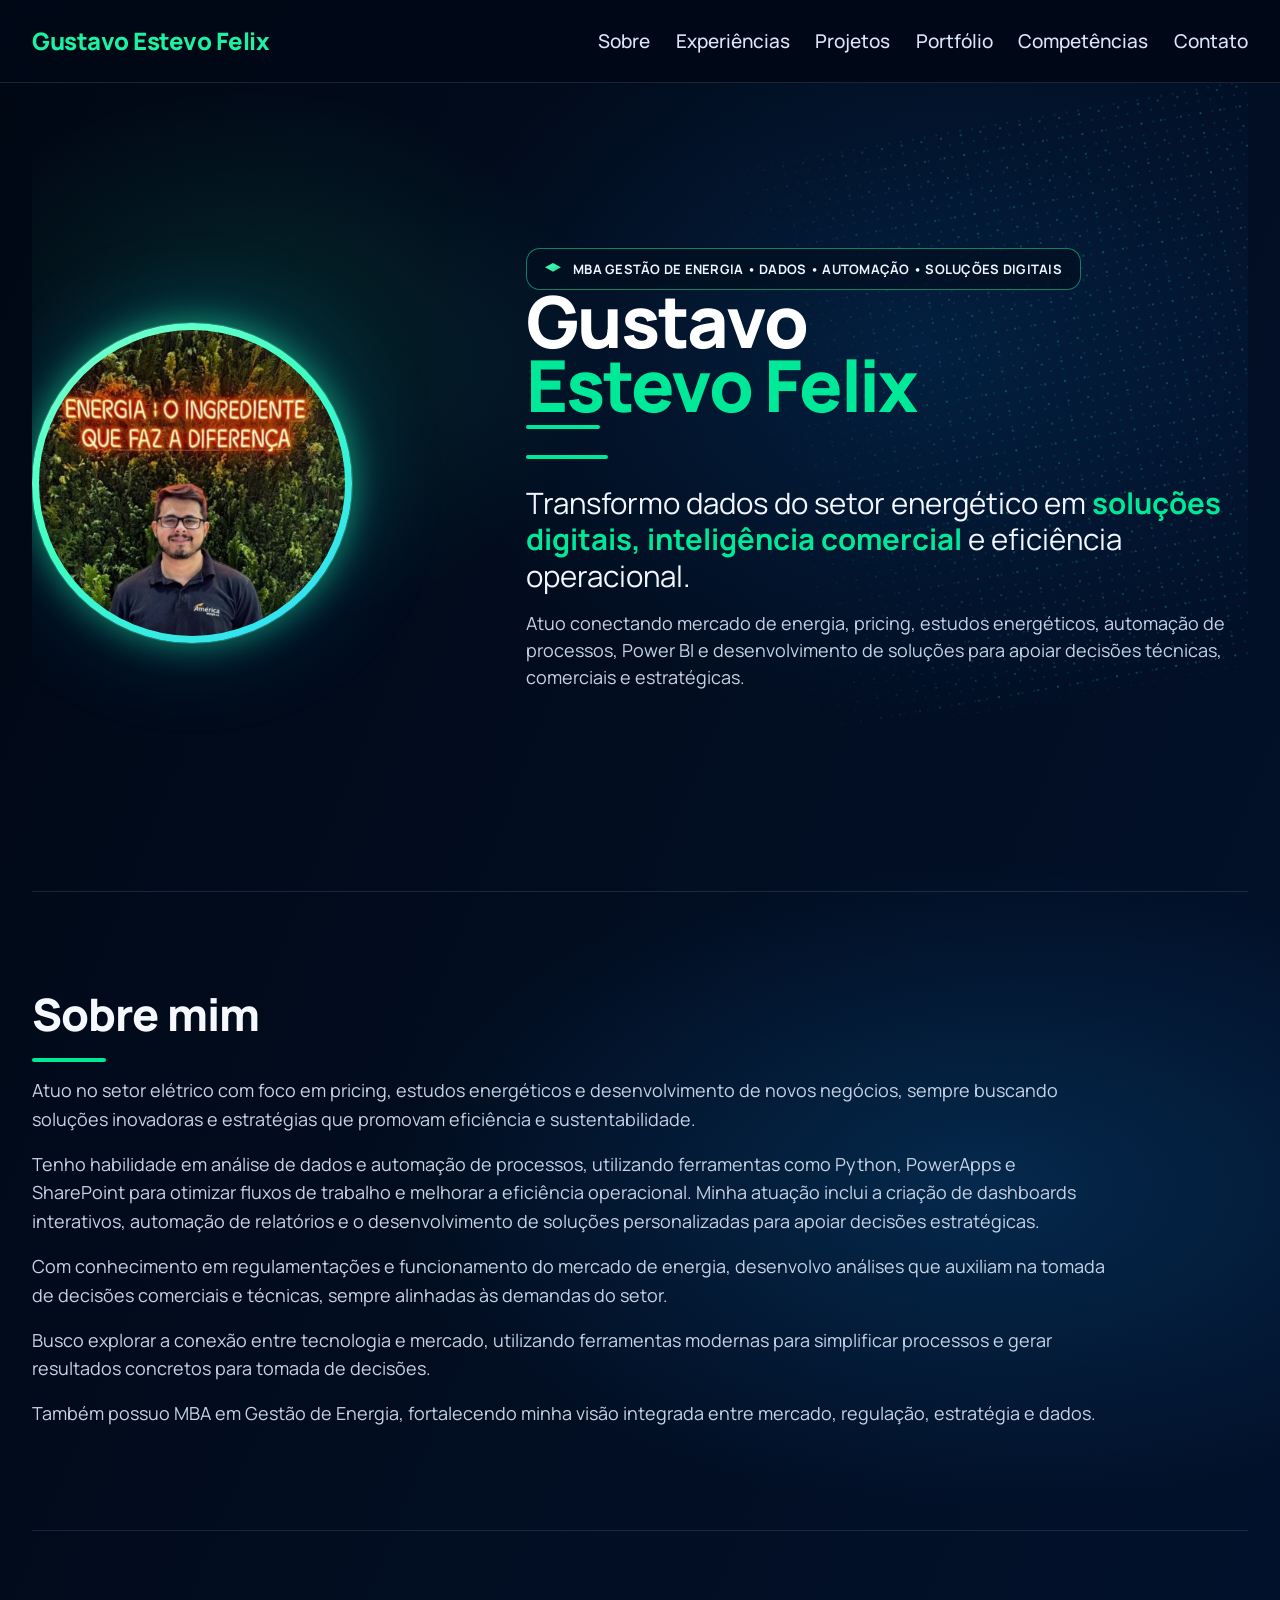
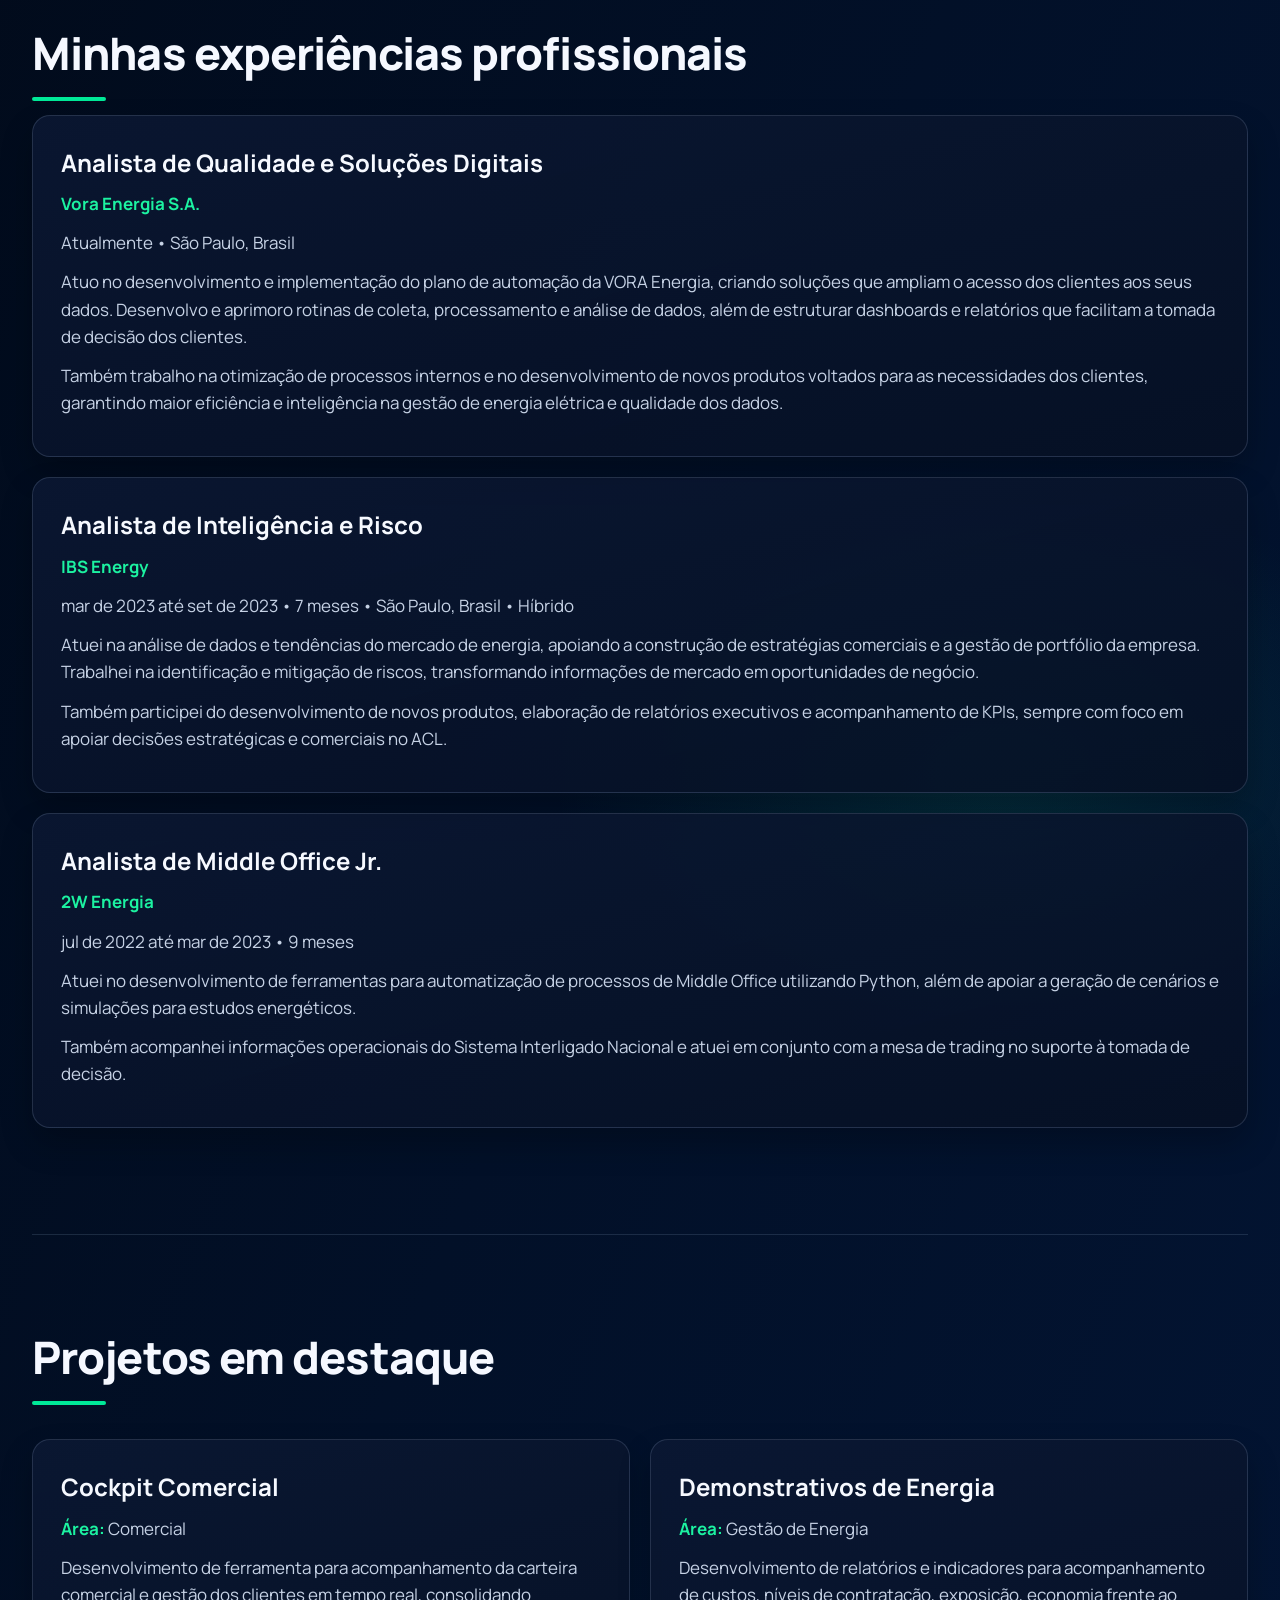
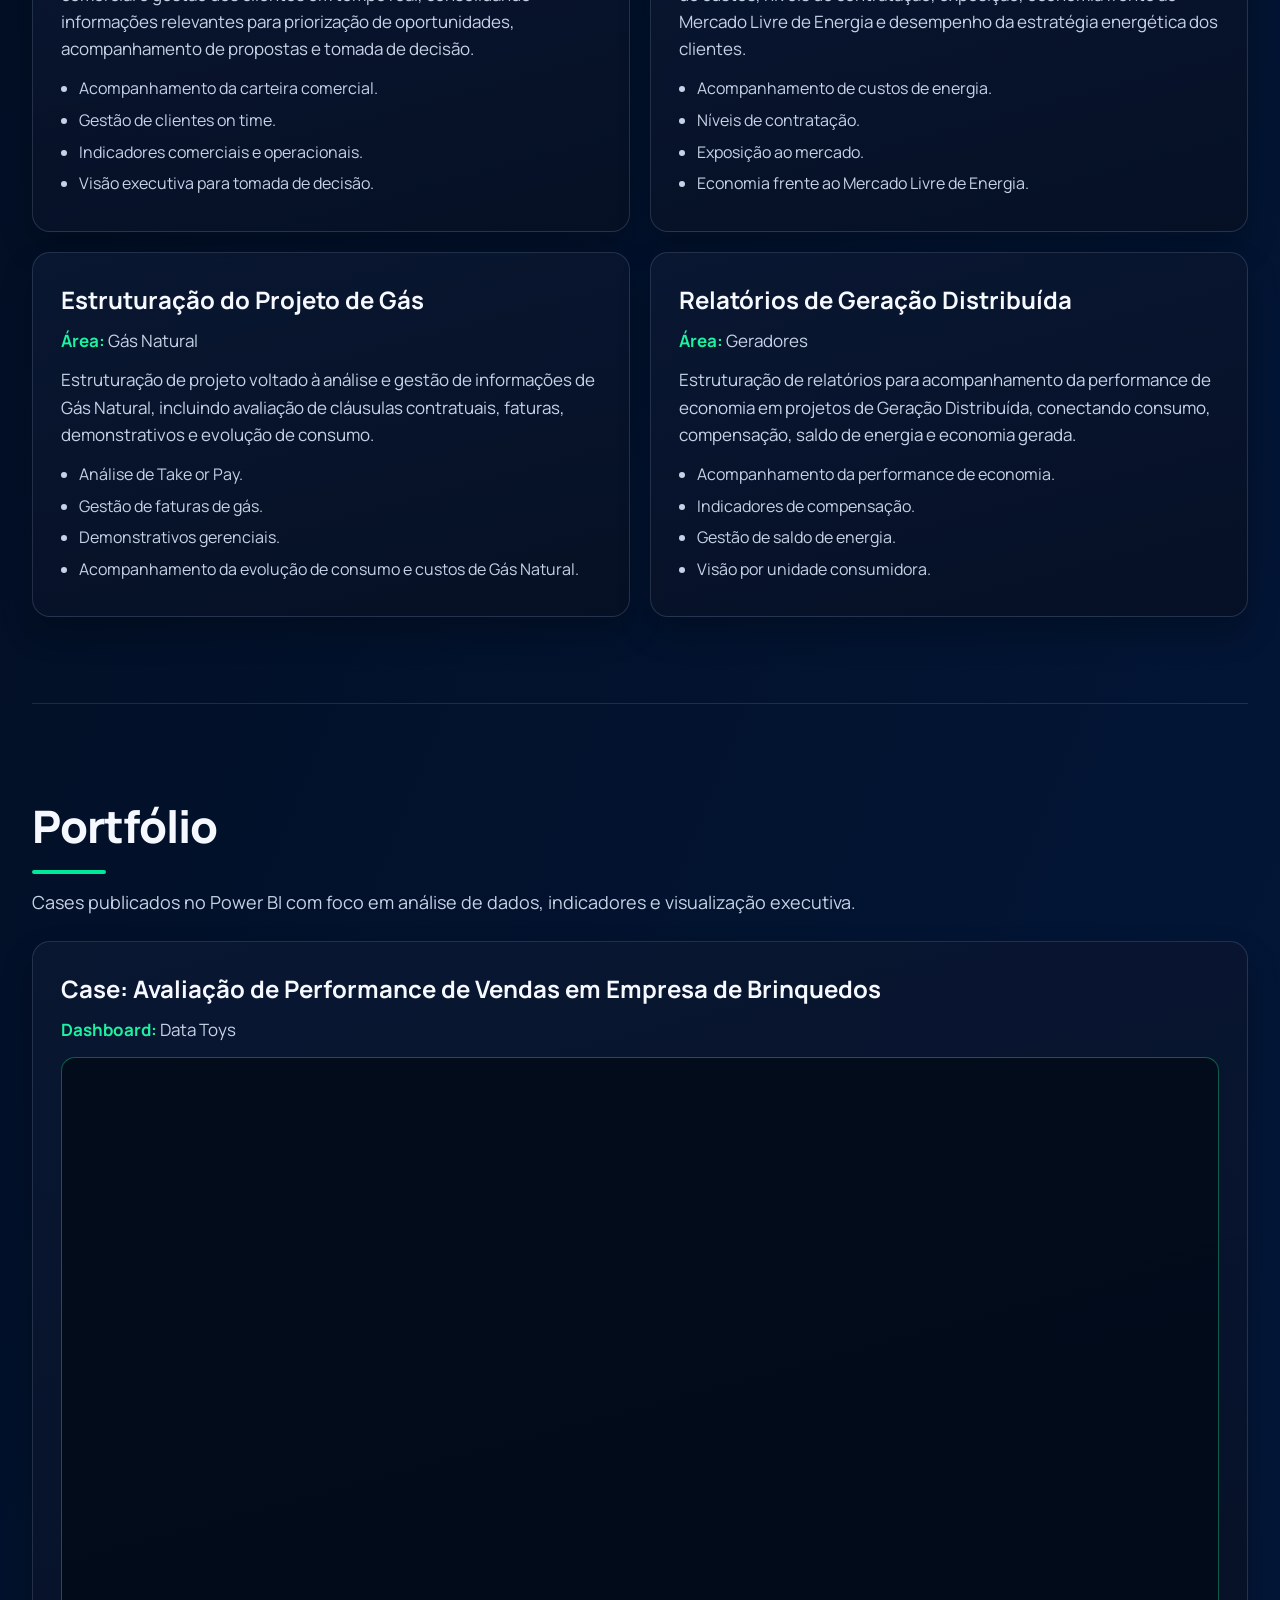
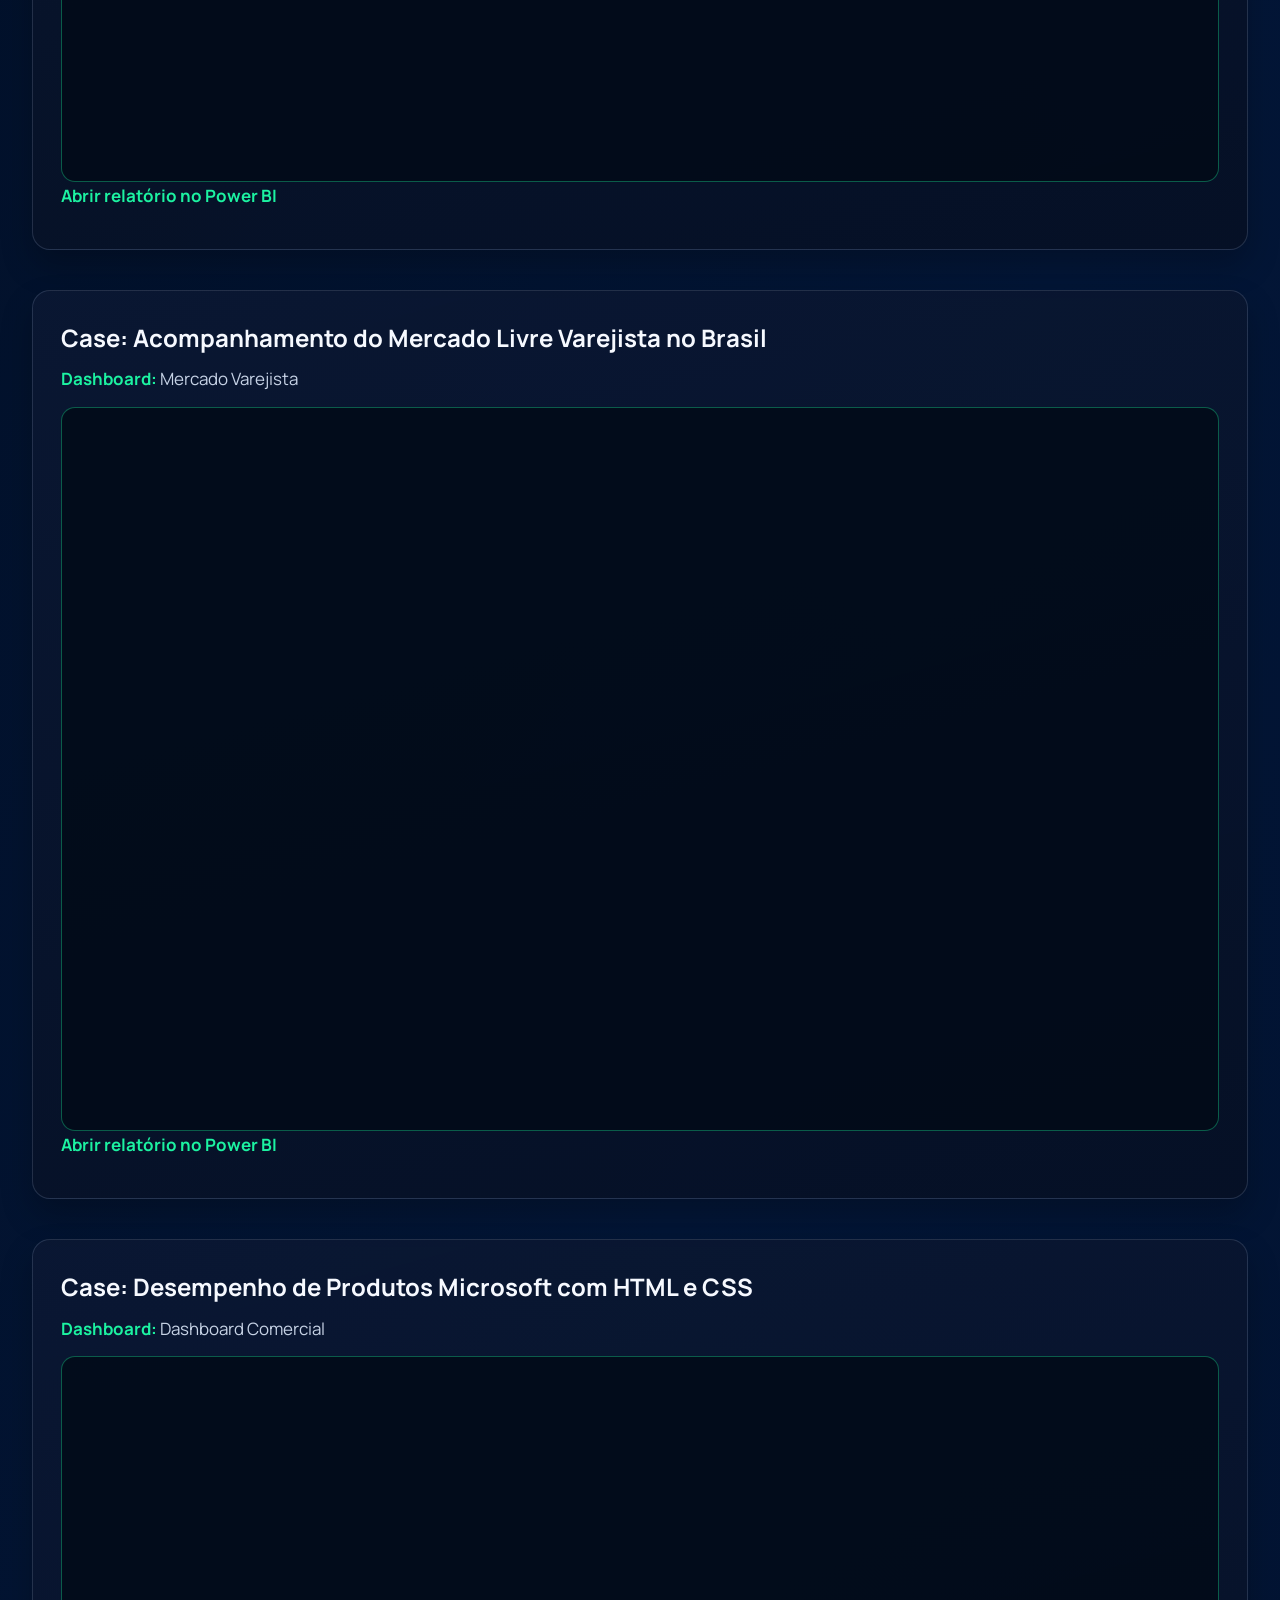
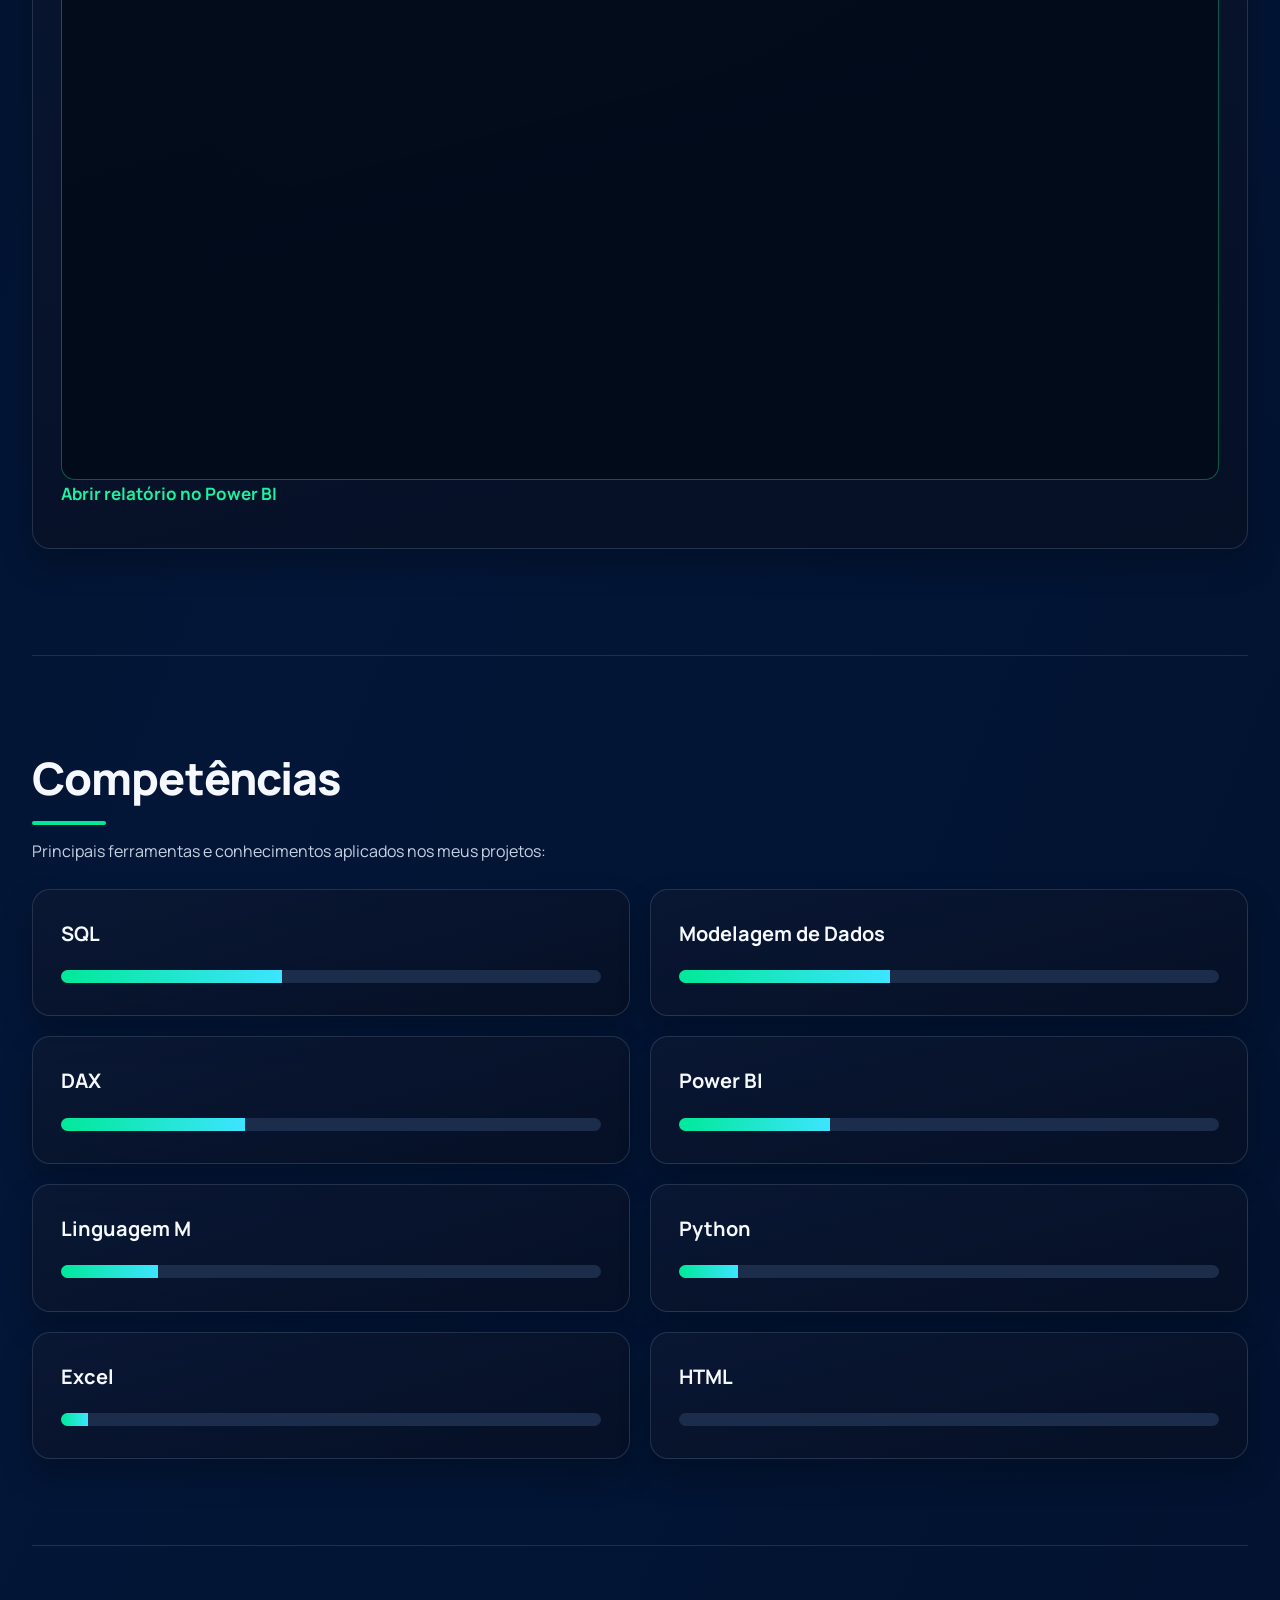
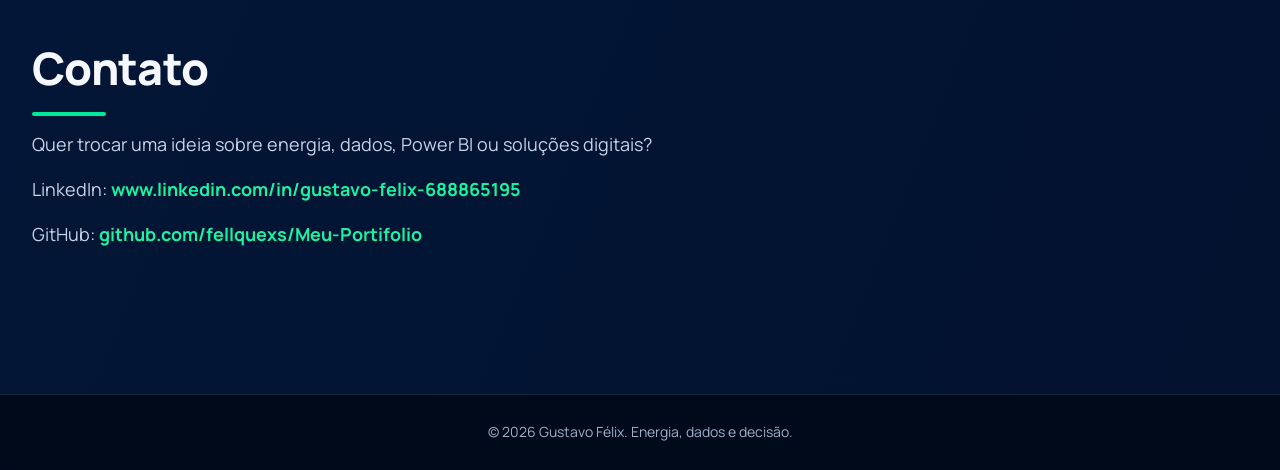
==== portfolio.html @ be506a58 "Atualiza portfolio para publicação" ====
﻿<!DOCTYPE html>
<html lang="pt-BR">
<head>
  <meta charset="UTF-8">
  <meta name="viewport" content="width=device-width, initial-scale=1.0">
  <meta http-equiv="X-UA-Compatible" content="IE=edge">

  <title>Gustavo Félix | Energia, Dados e Soluções Digitais</title>

  <meta name="description" content="Portfólio profissional de Gustavo Félix, focado em energia, Power BI, pricing, estudos energéticos, automação e soluções digitais.">

  <link rel="preconnect" href="https://fonts.googleapis.com">
  <link rel="preconnect" href="https://fonts.gstatic.com" crossorigin>
  <link href="https://fonts.googleapis.com/css2?family=Manrope:wght@400;500;600;700;800&display=swap" rel="stylesheet">

  <!-- CSS -->
  <link rel="stylesheet" href="style.css">
</head>

<body>

  <header>
    <nav>
      <h1>Gustavo Estevo Felix</h1>

      <ul>
        <li><a href="#sobre">Sobre</a></li>
        <li><a href="#experiencias">Experiências</a></li>
        <li><a href="#projetos">Projetos</a></li>
        <li><a href="#portfolio">Portfólio</a></li>
        <li><a href="#competencias">Competências</a></li>
        <li><a href="#contato">Contato</a></li>
      </ul>
    </nav>
  </header>

  <main>

<section id="inicio" class="hero">

  <div class="hero-foto">
    <img src="assets/img/perfil.jpg" alt="Foto de Gustavo Estevo Felix">
  </div>

  <div class="hero-conteudo">
    <p class="hero-tag">MBA Gestão de Energia • Dados • Automação • Soluções Digitais</p>

    <h2>
      Gustavo<br>
      <span>Estevo Felix</span>
    </h2>

    <div class="hero-linha"></div>

    <p class="hero-frase">
      Transformo dados do setor energético em
      <strong>soluções digitais, inteligência comercial</strong>
      e eficiência operacional.
    </p>

    <p class="hero-descricao">
      Atuo conectando mercado de energia, pricing, estudos energéticos,
      automação de processos, Power BI e desenvolvimento de soluções para
      apoiar decisões técnicas, comerciais e estratégicas.
    </p>
  </div>

</section>

    <section id="sobre">
      <h2>Sobre mim</h2>

      <p>
        Atuo no setor elétrico com foco em pricing, estudos energéticos e desenvolvimento de novos negócios,
        sempre buscando soluções inovadoras e estratégias que promovam eficiência e sustentabilidade.
      </p>

      <p>
        Tenho habilidade em análise de dados e automação de processos, utilizando ferramentas como Python,
        PowerApps e SharePoint para otimizar fluxos de trabalho e melhorar a eficiência operacional.
        Minha atuação inclui a criação de dashboards interativos, automação de relatórios e o desenvolvimento
        de soluções personalizadas para apoiar decisões estratégicas.
      </p>

      <p>
        Com conhecimento em regulamentações e funcionamento do mercado de energia, desenvolvo análises que
        auxiliam na tomada de decisões comerciais e técnicas, sempre alinhadas às demandas do setor.
      </p>

      <p>
        Busco explorar a conexão entre tecnologia e mercado, utilizando ferramentas modernas para simplificar
        processos e gerar resultados concretos para tomada de decisões.
      </p>

      <p>
        Também possuo MBA em Gestão de Energia, fortalecendo minha visão integrada entre mercado,
        regulação, estratégia e dados.
      </p>
    </section>

    <section id="experiencias">
  <h2>Minhas experiências profissionais</h2>

  <article>
    <h3>Analista de Qualidade e Soluções Digitais</h3>
    <p><strong>Vora Energia S.A.</strong></p>
    <p>Atualmente • São Paulo, Brasil</p>

    <p>
      Atuo no desenvolvimento e implementação do plano de automação da VORA Energia, criando soluções
      que ampliam o acesso dos clientes aos seus dados. Desenvolvo e aprimoro rotinas de coleta,
      processamento e análise de dados, além de estruturar dashboards e relatórios que facilitam
      a tomada de decisão dos clientes.
    </p>

    <p>
      Também trabalho na otimização de processos internos e no desenvolvimento de novos produtos voltados
      para as necessidades dos clientes, garantindo maior eficiência e inteligência na gestão de energia
      elétrica e qualidade dos dados.
    </p>
  </article>

  <article>
    <h3>Analista de Inteligência e Risco</h3>
    <p><strong>IBS Energy</strong></p>
    <p>mar de 2023 até set de 2023 • 7 meses • São Paulo, Brasil • Híbrido</p>

    <p>
      Atuei na análise de dados e tendências do mercado de energia, apoiando a construção de estratégias
      comerciais e a gestão de portfólio da empresa. Trabalhei na identificação e mitigação de riscos,
      transformando informações de mercado em oportunidades de negócio.
    </p>

    <p>
      Também participei do desenvolvimento de novos produtos, elaboração de relatórios executivos
      e acompanhamento de KPIs, sempre com foco em apoiar decisões estratégicas e comerciais no ACL.
    </p>
  </article>

  <article>
    <h3>Analista de Middle Office Jr.</h3>
    <p><strong>2W Energia</strong></p>
    <p>jul de 2022 até mar de 2023 • 9 meses</p>

    <p>
      Atuei no desenvolvimento de ferramentas para automatização de processos de Middle Office utilizando Python,
      além de apoiar a geração de cenários e simulações para estudos energéticos.
    </p>

    <p>
      Também acompanhei informações operacionais do Sistema Interligado Nacional e atuei em conjunto com a mesa
      de trading no suporte à tomada de decisão.
    </p>
  </article>

</section>
    <section id="projetos">
      <h2>Projetos em destaque</h2>

      <article>
        <h3>Cockpit Comercial</h3>
        <p><strong>Área:</strong> Comercial</p>

        <p>
          Desenvolvimento de ferramenta para acompanhamento da carteira comercial e gestão dos clientes
          em tempo real, consolidando informações relevantes para priorização de oportunidades,
          acompanhamento de propostas e tomada de decisão.
        </p>

        <ul>
          <li>Acompanhamento da carteira comercial.</li>
          <li>Gestão de clientes on time.</li>
          <li>Indicadores comerciais e operacionais.</li>
          <li>Visão executiva para tomada de decisão.</li>
        </ul>
      </article>

      <article>
        <h3>Demonstrativos de Energia</h3>
        <p><strong>Área:</strong> Gestão de Energia</p>

        <p>
          Desenvolvimento de relatórios e indicadores para acompanhamento de custos, níveis de contratação,
          exposição, economia frente ao Mercado Livre de Energia e desempenho da estratégia energética dos clientes.
        </p>

        <ul>
          <li>Acompanhamento de custos de energia.</li>
          <li>Níveis de contratação.</li>
          <li>Exposição ao mercado.</li>
          <li>Economia frente ao Mercado Livre de Energia.</li>
        </ul>
      </article>

      <article>
        <h3>Estruturação do Projeto de Gás</h3>
        <p><strong>Área:</strong> Gás Natural</p>

        <p>
          Estruturação de projeto voltado à análise e gestão de informações de Gás Natural,
          incluindo avaliação de cláusulas contratuais, faturas, demonstrativos e evolução de consumo.
        </p>

        <ul>
          <li>Análise de Take or Pay.</li>
          <li>Gestão de faturas de gás.</li>
          <li>Demonstrativos gerenciais.</li>
          <li>Acompanhamento da evolução de consumo e custos de Gás Natural.</li>
        </ul>
      </article>

      <article>
        <h3>Relatórios de Geração Distribuída</h3>
        <p><strong>Área:</strong> Geradores</p>

        <p>
          Estruturação de relatórios para acompanhamento da performance de economia em projetos de Geração
          Distribuída, conectando consumo, compensação, saldo de energia e economia gerada.
        </p>

        <ul>
          <li>Acompanhamento da performance de economia.</li>
          <li>Indicadores de compensação.</li>
          <li>Gestão de saldo de energia.</li>
          <li>Visão por unidade consumidora.</li>
        </ul>
      </article>
    </section>

    <section id="portfolio">
      <h2>Portfólio</h2>

      <p>
        Cases publicados no Power BI com foco em análise de dados, indicadores e visualização executiva.
      </p>

      <div class="portfolio-grid">
        <article>
          <h3>Case: Avaliação de Performance de Vendas em Empresa de Brinquedos</h3>
          <p><strong>Dashboard:</strong> Data Toys</p>
          <div class="portfolio-frame">
            <iframe
              title="Data Toys"
              src="https://app.powerbi.com/view?r=eyJrIjoiM2ZhNjgyMWMtNDQ2Yi00NGFkLWE4ZjQtZTRlNWI2N2M1NWY0IiwidCI6ImZlODc4N2JjLWM5MTQtNDY2NS04NTQ3LTI2OGUxNWNiMGQ5YSJ9"
              loading="lazy"
              allowfullscreen>
            </iframe>
          </div>
          <p>
            <a href="https://app.powerbi.com/view?r=eyJrIjoiM2ZhNjgyMWMtNDQ2Yi00NGFkLWE4ZjQtZTRlNWI2N2M1NWY0IiwidCI6ImZlODc4N2JjLWM5MTQtNDY2NS04NTQ3LTI2OGUxNWNiMGQ5YSJ9" target="_blank" rel="noopener noreferrer">
              Abrir relatório no Power BI
            </a>
          </p>
        </article>

        <article>
          <h3>Case: Acompanhamento do Mercado Livre Varejista no Brasil</h3>
          <p><strong>Dashboard:</strong> Mercado Varejista</p>
          <div class="portfolio-frame">
            <iframe
              title="Mercado Varejista"
              src="https://app.powerbi.com/view?r=eyJrIjoiNWM5ZjljMGUtODg4ZC00NjMxLWI2ZmItMDEwMWZkODQ2OWM1IiwidCI6ImZlODc4N2JjLWM5MTQtNDY2NS04NTQ3LTI2OGUxNWNiMGQ5YSJ9"
              loading="lazy"
              allowfullscreen>
            </iframe>
          </div>
          <p>
            <a href="https://app.powerbi.com/view?r=eyJrIjoiNWM5ZjljMGUtODg4ZC00NjMxLWI2ZmItMDEwMWZkODQ2OWM1IiwidCI6ImZlODc4N2JjLWM5MTQtNDY2NS04NTQ3LTI2OGUxNWNiMGQ5YSJ9" target="_blank" rel="noopener noreferrer">
              Abrir relatório no Power BI
            </a>
          </p>
        </article>

        <article>
          <h3>Case: Desempenho de Produtos Microsoft com HTML e CSS</h3>
          <p><strong>Dashboard:</strong> Dashboard Comercial</p>
          <div class="portfolio-frame">
            <iframe
              title="Dashboard Comercial"
              src="https://app.powerbi.com/view?r=eyJrIjoiN2ZjMjUyOGYtY2Y5Ni00OTFjLWEwOTAtOTA4MDU2MGEwNGU2IiwidCI6ImZlODc4N2JjLWM5MTQtNDY2NS04NTQ3LTI2OGUxNWNiMGQ5YSJ9"
              loading="lazy"
              allowfullscreen>
            </iframe>
          </div>
          <p>
            <a href="https://app.powerbi.com/view?r=eyJrIjoiN2ZjMjUyOGYtY2Y5Ni00OTFjLWEwOTAtOTA4MDU2MGEwNGU2IiwidCI6ImZlODc4N2JjLWM5MTQtNDY2NS04NTQ3LTI2OGUxNWNiMGQ5YSJ9" target="_blank" rel="noopener noreferrer">
              Abrir relatório no Power BI
            </a>
          </p>
        </article>
      </div>
    </section>

    <section id="competencias">
      <h2>Competências</h2>

      <p>
        Principais ferramentas e conhecimentos aplicados nos meus projetos:
      </p>

      <div>
        <article>
          <h3>SQL</h3>
          <progress value="75" max="100">75%</progress>
        </article>

        <article>
          <h3>Modelagem de Dados</h3>
          <progress value="85" max="100">85%</progress>
        </article>

        <article>
          <h3>DAX</h3>
          <progress value="90" max="100">90%</progress>
        </article>

        <article>
          <h3>Power BI</h3>
          <progress value="95" max="100">95%</progress>
        </article>

        <article>
          <h3>Linguagem M</h3>
          <progress value="85" max="100">85%</progress>
        </article>

        <article>
          <h3>Python</h3>
          <progress value="80" max="100">80%</progress>
        </article>

        <article>
          <h3>Excel</h3>
          <progress value="90" max="100">90%</progress>
        </article>

        <article>
          <h3>HTML</h3>
          <progress value="65" max="100">65%</progress>
        </article>
      </div>
    </section>

    <section id="contato">
      <h2>Contato</h2>

      <p>
        Quer trocar uma ideia sobre energia, dados, Power BI ou soluções digitais?
      </p>

      <p>
        LinkedIn:
        <a href="https://www.linkedin.com/in/gustavo-felix-688865195" target="_blank">
          www.linkedin.com/in/gustavo-felix-688865195
        </a>
      </p>

      <p>
        GitHub:
        <a href="https://github.com/fellquexs/Meu-Portifolio.git" target="_blank">
          github.com/fellquexs/Meu-Portifolio
        </a>
      </p>
    </section>

  </main>

  <footer>
    <p>© 2026 Gustavo Félix. Energia, dados e decisão.</p>
  </footer>

  <script>
    (function () {
      const progressBars = Array.from(document.querySelectorAll("#competencias progress"));
      const section = document.getElementById("competencias");
      const prefersReducedMotion = window.matchMedia("(prefers-reduced-motion: reduce)").matches;
      let started = false;

      progressBars.forEach(function (bar) {
        bar.dataset.target = bar.value;
        bar.value = 0;
      });

      const fillBars = function () {
        if (started) {
          return;
        }
        started = true;

        progressBars.forEach(function (bar, index) {
          const target = Number(bar.dataset.target || 0);
          if (prefersReducedMotion) {
            bar.value = target;
            return;
          }

          const duration = 1100;
          const delay = index * 90;
          const startAt = performance.now() + delay;

          const animate = function (now) {
            if (now < startAt) {
              requestAnimationFrame(animate);
              return;
            }
            const progress = Math.min((now - startAt) / duration, 1);
            bar.value = Math.round(target * progress);
            if (progress < 1) {
              requestAnimationFrame(animate);
            }
          };

          requestAnimationFrame(animate);
        });
      };

      if (!section || progressBars.length === 0) {
        return;
      }

      const observer = new IntersectionObserver(function (entries) {
        entries.forEach(function (entry) {
          if (entry.isIntersecting) {
            fillBars();
            observer.disconnect();
          }
        });
      }, { threshold: 0.35 });

      observer.observe(section);
    })();
  </script>

</body>
</html>
---- style.css ----
:root {
  --bg-primary: #020b1c;
  --bg-secondary: #031331;
  --text-primary: #f3f8ff;
  --text-secondary: #c6d2e5;
  --text-muted: #9bb0c8;
  --accent: #1cf2a1;
  --accent-strong: #00e998;
  --line-soft: rgba(156, 183, 214, 0.16);
  --card-bg: rgba(8, 20, 44, 0.72);
  --card-border: rgba(148, 172, 205, 0.2);
}

* {
  margin: 0;
  padding: 0;
  box-sizing: border-box;
}

html {
  scroll-behavior: smooth;
}

body {
  font-family: "Manrope", "Segoe UI", "Helvetica Neue", Arial, sans-serif;
  line-height: 1.6;
  color: var(--text-primary);
  background:
    radial-gradient(900px 500px at 76% 14%, rgba(12, 107, 175, 0.28), transparent 65%),
    radial-gradient(640px 420px at 78% 28%, rgba(16, 228, 161, 0.12), transparent 70%),
    linear-gradient(112deg, #010814 0%, #021028 34%, #031637 66%, #02122f 100%);
}

a {
  color: inherit;
}

header {
  position: sticky;
  top: 0;
  z-index: 20;
  background: rgba(1, 9, 23, 0.88);
  backdrop-filter: blur(10px);
  border-bottom: 1px solid var(--line-soft);
}

nav {
  max-width: 1360px;
  margin: 0 auto;
  padding: 22px 32px;
  display: flex;
  align-items: center;
  justify-content: space-between;
  gap: 28px;
}

nav h1 {
  color: var(--accent);
  font-size: clamp(24px, 1.55vw, 32px);
  font-weight: 800;
  letter-spacing: -0.02em;
}

nav ul {
  list-style: none;
  display: flex;
  gap: clamp(16px, 2vw, 40px);
}

nav a {
  color: #dbe7f9;
  text-decoration: none;
  font-size: clamp(19px, 1.1vw, 24px);
  font-weight: 500;
  transition: color 0.2s ease;
}

nav a:hover {
  color: var(--accent);
}

main {
  max-width: 1360px;
  margin: 0 auto;
  padding: 0 32px 44px;
}

section {
  padding: 86px 0;
  border-top: 1px solid var(--line-soft);
}

#inicio.hero {
  border-top: none;
  min-height: calc(100vh - 92px);
  display: grid;
  grid-template-columns: minmax(290px, 430px) minmax(0, 1fr);
  gap: clamp(30px, 5vw, 72px);
  align-items: center;
  position: relative;
  overflow: hidden;
  padding: clamp(62px, 8vh, 86px) 0 80px;
}

#inicio.hero::before {
  content: "";
  position: absolute;
  inset: 0;
  background:
    radial-gradient(460px 360px at 18% 34%, rgba(28, 242, 161, 0.13), transparent 75%),
    radial-gradient(700px 520px at 73% 33%, rgba(10, 106, 186, 0.2), transparent 72%);
  z-index: -2;
}

#inicio.hero::after {
  content: "";
  position: absolute;
  right: -120px;
  top: 32px;
  width: min(49vw, 760px);
  height: min(74vh, 580px);
  background:
    radial-gradient(circle at 8px 8px, rgba(27, 241, 164, 0.5) 1.2px, transparent 1.5px) 0 0 / 20px 20px,
    radial-gradient(circle at 4px 4px, rgba(46, 181, 238, 0.28) 1px, transparent 1.2px) 0 0 / 12px 12px;
  filter: blur(0.2px);
  opacity: 0.45;
  transform: rotate(-10deg);
  mask-image: linear-gradient(to left, black 62%, transparent 100%);
  pointer-events: none;
  z-index: -1;
}

.hero-foto {
  width: clamp(260px, 25vw, 420px);
  aspect-ratio: 1 / 1;
  border-radius: 50%;
  padding: 7px;
  background: linear-gradient(145deg, #7fffd0 0%, #3effc2 45%, #2fd9ff 100%);
  box-shadow:
    0 0 0 1px rgba(130, 255, 213, 0.22),
    0 0 34px rgba(28, 242, 161, 0.55),
    0 0 96px rgba(21, 185, 255, 0.24);
}

.hero-foto img {
  width: 100%;
  height: 100%;
  border-radius: 50%;
  display: block;
  object-fit: cover;
  object-position: center 14%;
  box-shadow: inset 0 0 44px rgba(0, 0, 0, 0.38);
}

.hero-conteudo {
  max-width: 980px;
}

.hero-conteudo h2 {
  font-size: clamp(44px, 5.6vw, 94px);
  font-weight: 800;
  line-height: 0.88;
  letter-spacing: -0.03em;
  margin-bottom: 26px;
  color: #ffffff;
}

.hero-conteudo h2 span {
  color: var(--accent-strong);
}

.hero-linha {
  width: 82px;
  height: 4px;
  border-radius: 999px;
  background: var(--accent-strong);
  margin-bottom: 26px;
}

.hero-frase {
  max-width: 930px;
  font-size: clamp(24px, 2.3vw, 46px);
  line-height: 1.24;
  color: #f2f7ff;
  margin-bottom: 16px;
}

.hero-frase strong {
  color: var(--accent-strong);
  font-weight: 700;
}

.hero-descricao {
  max-width: 900px;
  font-size: clamp(18px, 1.2vw, 27px);
  line-height: 1.5;
  color: var(--text-secondary);
  margin-bottom: 28px;
}

.hero-tag {
  display: inline-flex;
  align-items: center;
  gap: 12px;
  padding: 10px 18px;
  border-radius: 14px;
  border: 1px solid rgba(28, 242, 161, 0.5);
  background: rgba(3, 15, 33, 0.76);
  color: #f0f6ff;
  font-size: clamp(13px, 1vw, 20px);
  font-weight: 700;
  letter-spacing: 0.02em;
  text-transform: uppercase;
}

.hero-tag::before {
  content: "";
  width: 16px;
  height: 12px;
  border-radius: 2px;
  background: linear-gradient(145deg, #52ffc3, #13d87f);
  clip-path: polygon(50% 0, 100% 36%, 50% 72%, 0 36%);
  box-shadow: 0 0 10px rgba(30, 255, 168, 0.4);
}

section h2 {
  font-size: clamp(38px, 3.5vw, 56px);
  font-weight: 800;
  letter-spacing: -0.02em;
  margin-bottom: 14px;
  color: #f5f8ff;
}

section h2::before {
  content: none;
}

section h2::after {
  content: "";
  display: block;
  width: 74px;
  height: 4px;
  border-radius: 999px;
  margin-top: 8px;
  background: var(--accent-strong);
}

#sobre p,
#contato p {
  max-width: 1080px;
  color: var(--text-secondary);
  font-size: clamp(18px, 1.05vw, 22px);
  margin-bottom: 16px;
}

#experiencias article,
#projetos article,
#portfolio article,
#competencias article {
  background: linear-gradient(165deg, rgba(11, 24, 51, 0.86), rgba(6, 16, 36, 0.88));
  border: 1px solid var(--card-border);
  border-radius: 18px;
  padding: 28px;
  margin-bottom: 20px;
  box-shadow: 0 16px 32px rgba(0, 0, 0, 0.23);
  transition: transform 0.2s ease, border-color 0.2s ease, box-shadow 0.2s ease;
}

#experiencias article:hover,
#projetos article:hover,
#portfolio article:hover,
#competencias article:hover {
  transform: translateY(-4px);
  border-color: rgba(28, 242, 161, 0.55);
  box-shadow: 0 16px 36px rgba(7, 28, 65, 0.42);
}

article h3 {
  font-size: clamp(24px, 1.5vw, 32px);
  color: #f6f9ff;
  margin-bottom: 8px;
}

article p {
  color: var(--text-secondary);
  font-size: clamp(17px, 0.95vw, 21px);
  margin-bottom: 12px;
}

article strong {
  color: var(--accent);
}

#projetos {
  display: grid;
  grid-template-columns: repeat(2, minmax(0, 1fr));
  gap: 20px;
}

#projetos h2 {
  grid-column: 1 / -1;
}

#projetos article {
  margin-bottom: 0;
}

#projetos ul {
  margin-top: 14px;
  padding-left: 18px;
  color: var(--text-secondary);
}

#projetos li {
  margin-bottom: 6px;
}

#portfolio > p {
  max-width: 1080px;
  color: var(--text-secondary);
  font-size: clamp(18px, 1.05vw, 22px);
  margin-bottom: 24px;
}

.portfolio-grid {
  display: grid;
  grid-template-columns: 1fr;
  gap: 20px;
}

.portfolio-grid article {
  margin-bottom: 0;
}

.portfolio-frame {
  margin-top: 14px;
  border-radius: 14px;
  overflow: hidden;
  border: 1px solid rgba(28, 242, 161, 0.35);
  background: rgba(2, 10, 23, 0.8);
}

.portfolio-frame iframe {
  display: block;
  width: 100%;
  aspect-ratio: 16 / 10;
  min-height: 380px;
  border: none;
}

#competencias > p {
  color: var(--text-secondary);
  margin-bottom: 24px;
}

#competencias > div {
  display: grid;
  grid-template-columns: repeat(2, minmax(0, 1fr));
  gap: 20px;
}

#competencias article {
  margin-bottom: 0;
}

#competencias h3 {
  font-size: clamp(20px, 1.2vw, 25px);
  margin-bottom: 12px;
}

progress {
  width: 100%;
  height: 13px;
  border: none;
  border-radius: 999px;
  overflow: hidden;
}

progress::-webkit-progress-bar {
  background: #1b2d4a;
}

progress::-webkit-progress-value {
  background: linear-gradient(90deg, var(--accent-strong) 0%, #3de4ff 100%);
}

progress::-moz-progress-bar {
  background: linear-gradient(90deg, var(--accent-strong) 0%, #3de4ff 100%);
}

#contato a {
  color: var(--accent);
  text-decoration: none;
  font-weight: 700;
}

#portfolio a {
  color: var(--accent);
  text-decoration: none;
  font-weight: 700;
}

#portfolio a:hover {
  text-decoration: underline;
}

#contato a:hover {
  text-decoration: underline;
}

footer {
  border-top: 1px solid var(--line-soft);
  background: rgba(1, 9, 23, 0.84);
  color: var(--text-muted);
  text-align: center;
  font-size: 14px;
  padding: 26px 20px;
}

@media (max-width: 1180px) {
  nav h1 {
    font-size: clamp(24px, 2.2vw, 34px);
  }

  nav a {
    font-size: clamp(16px, 1.2vw, 20px);
  }

  #inicio.hero {
    grid-template-columns: 1fr;
    text-align: center;
    gap: 32px;
    min-height: auto;
    padding: 56px 0 68px;
  }

  .hero-foto {
    margin: 0 auto;
  }

  .hero-linha {
    margin-left: auto;
    margin-right: auto;
  }

  .hero-tag {
    text-align: left;
  }
}

@media (max-width: 880px) {
  nav {
    flex-direction: column;
    align-items: flex-start;
    gap: 14px;
  }

  nav ul {
    flex-wrap: wrap;
    gap: 12px 18px;
  }

  main {
    padding: 0 20px 34px;
  }

  section {
    padding: 58px 0;
  }

  .hero-tag {
    font-size: 13px;
    line-height: 1.45;
  }

  #projetos,
  #competencias > div {
    grid-template-columns: 1fr;
  }

  .portfolio-frame iframe {
    min-height: 320px;
  }
}
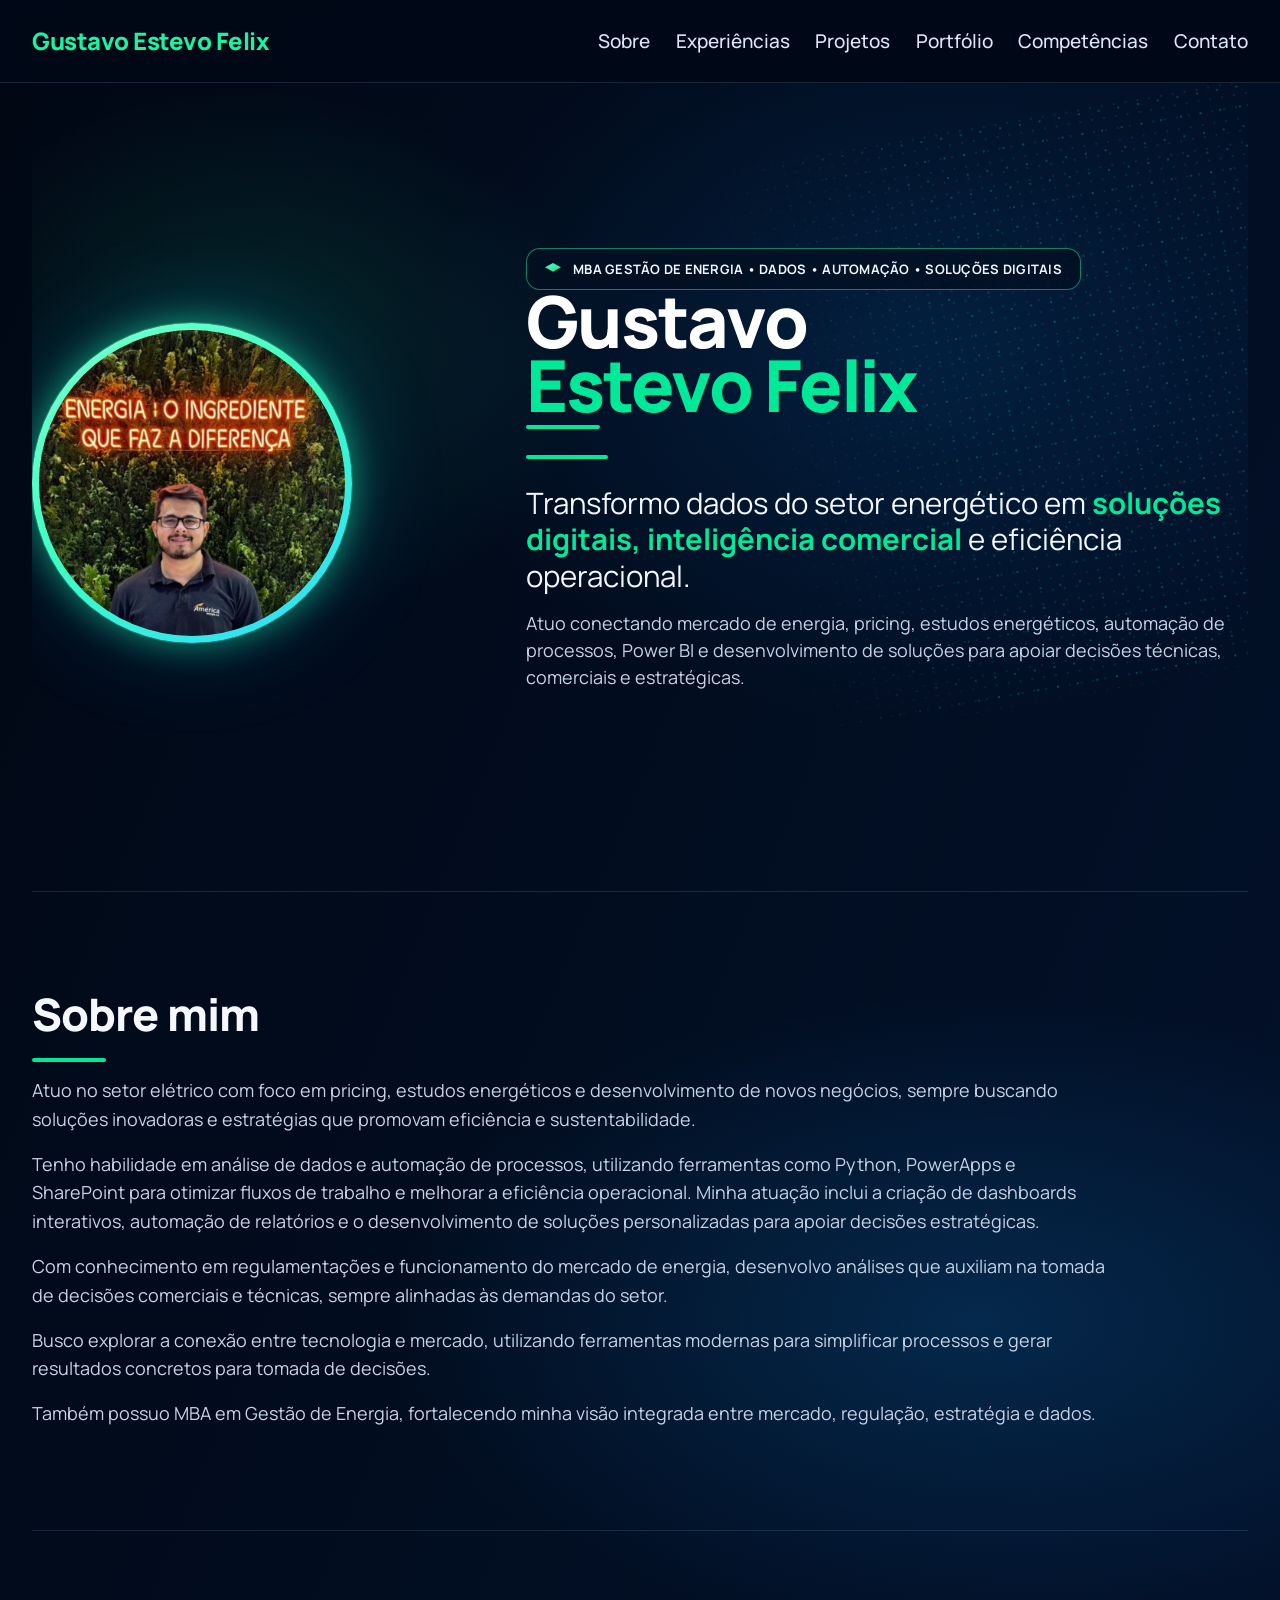
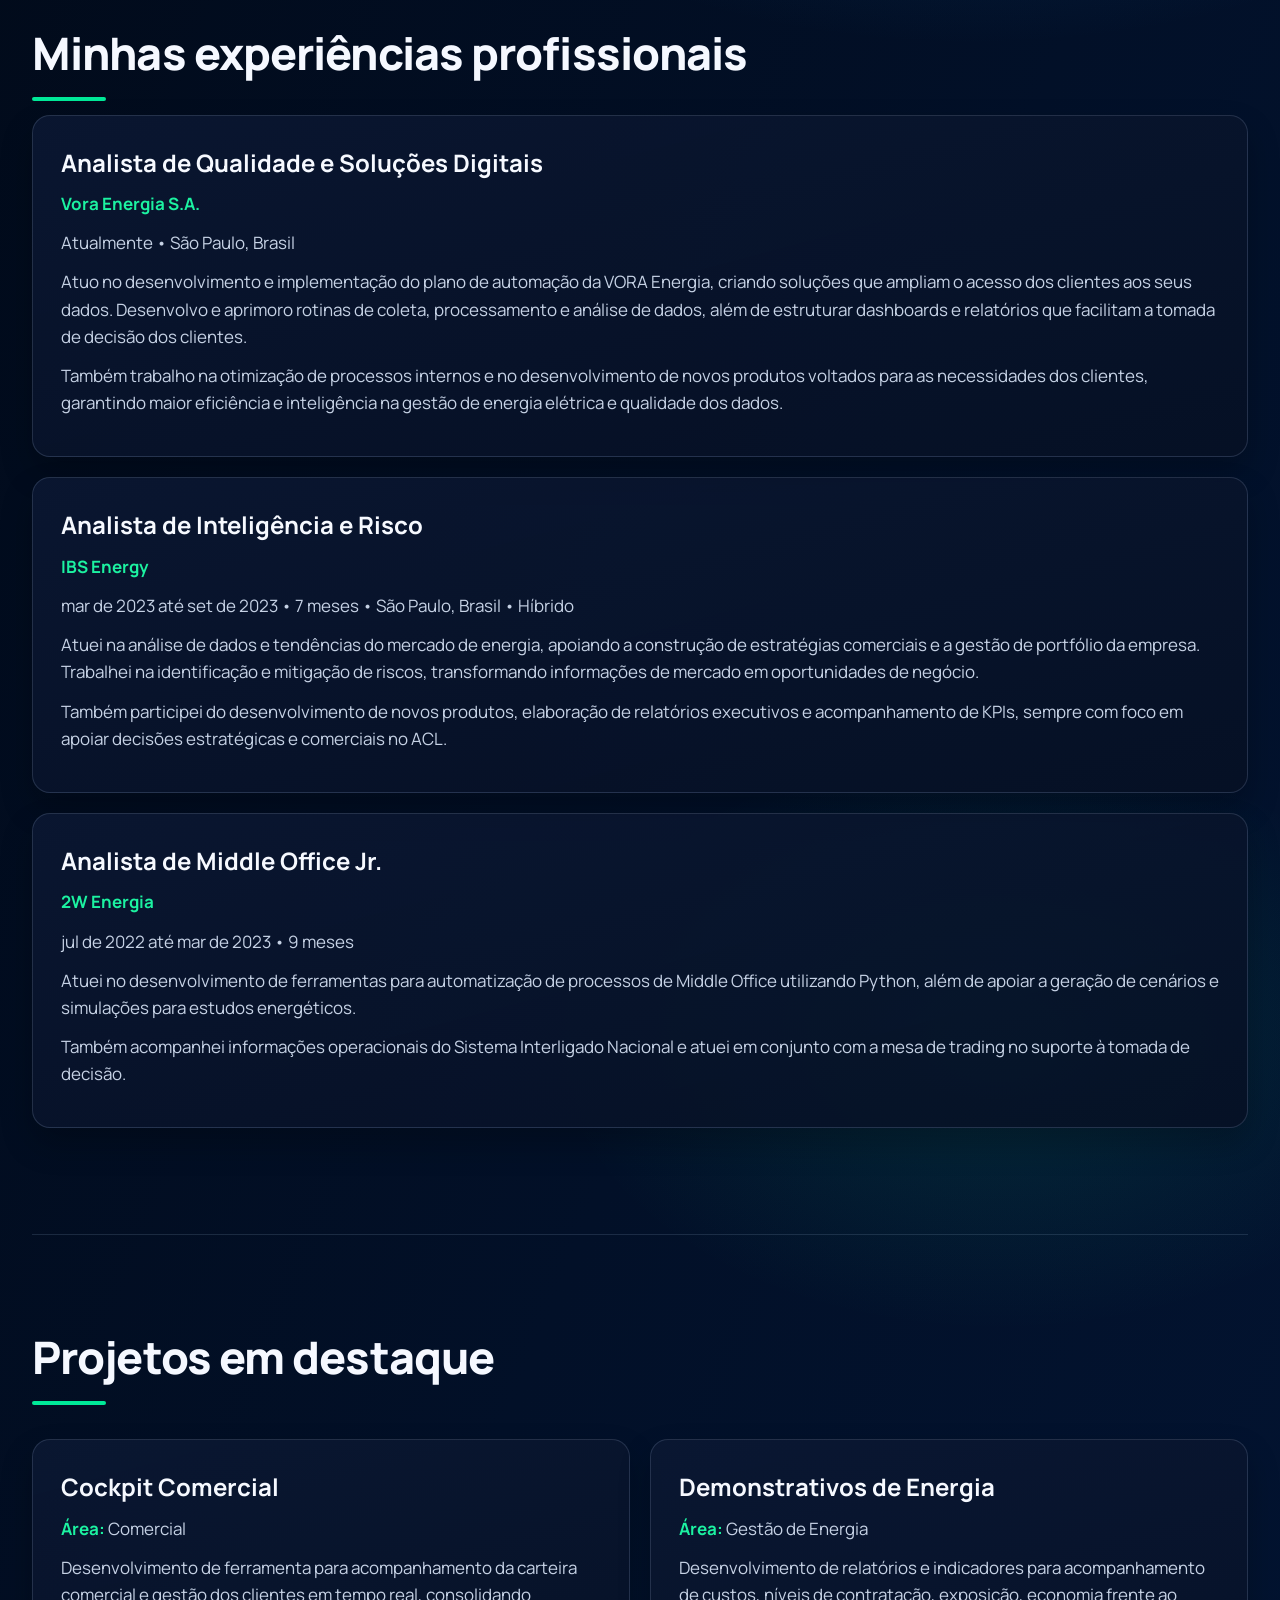
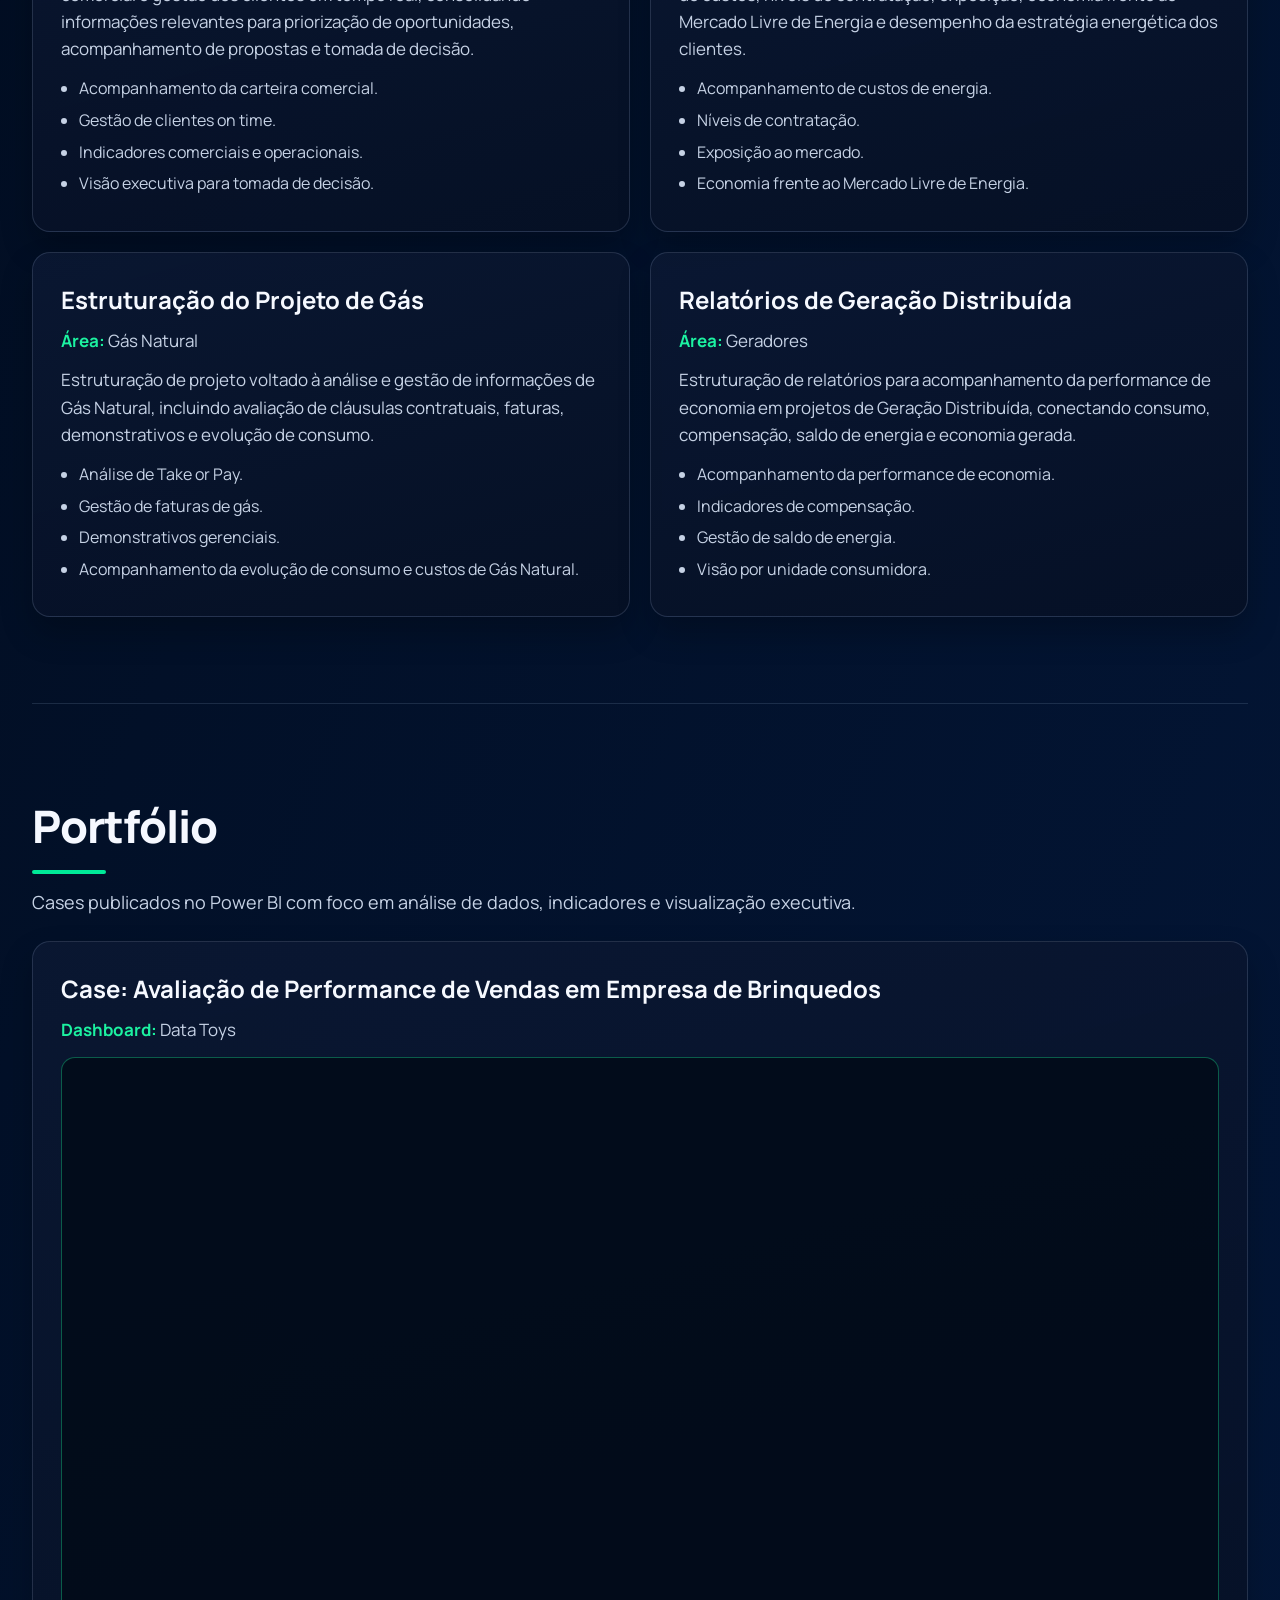
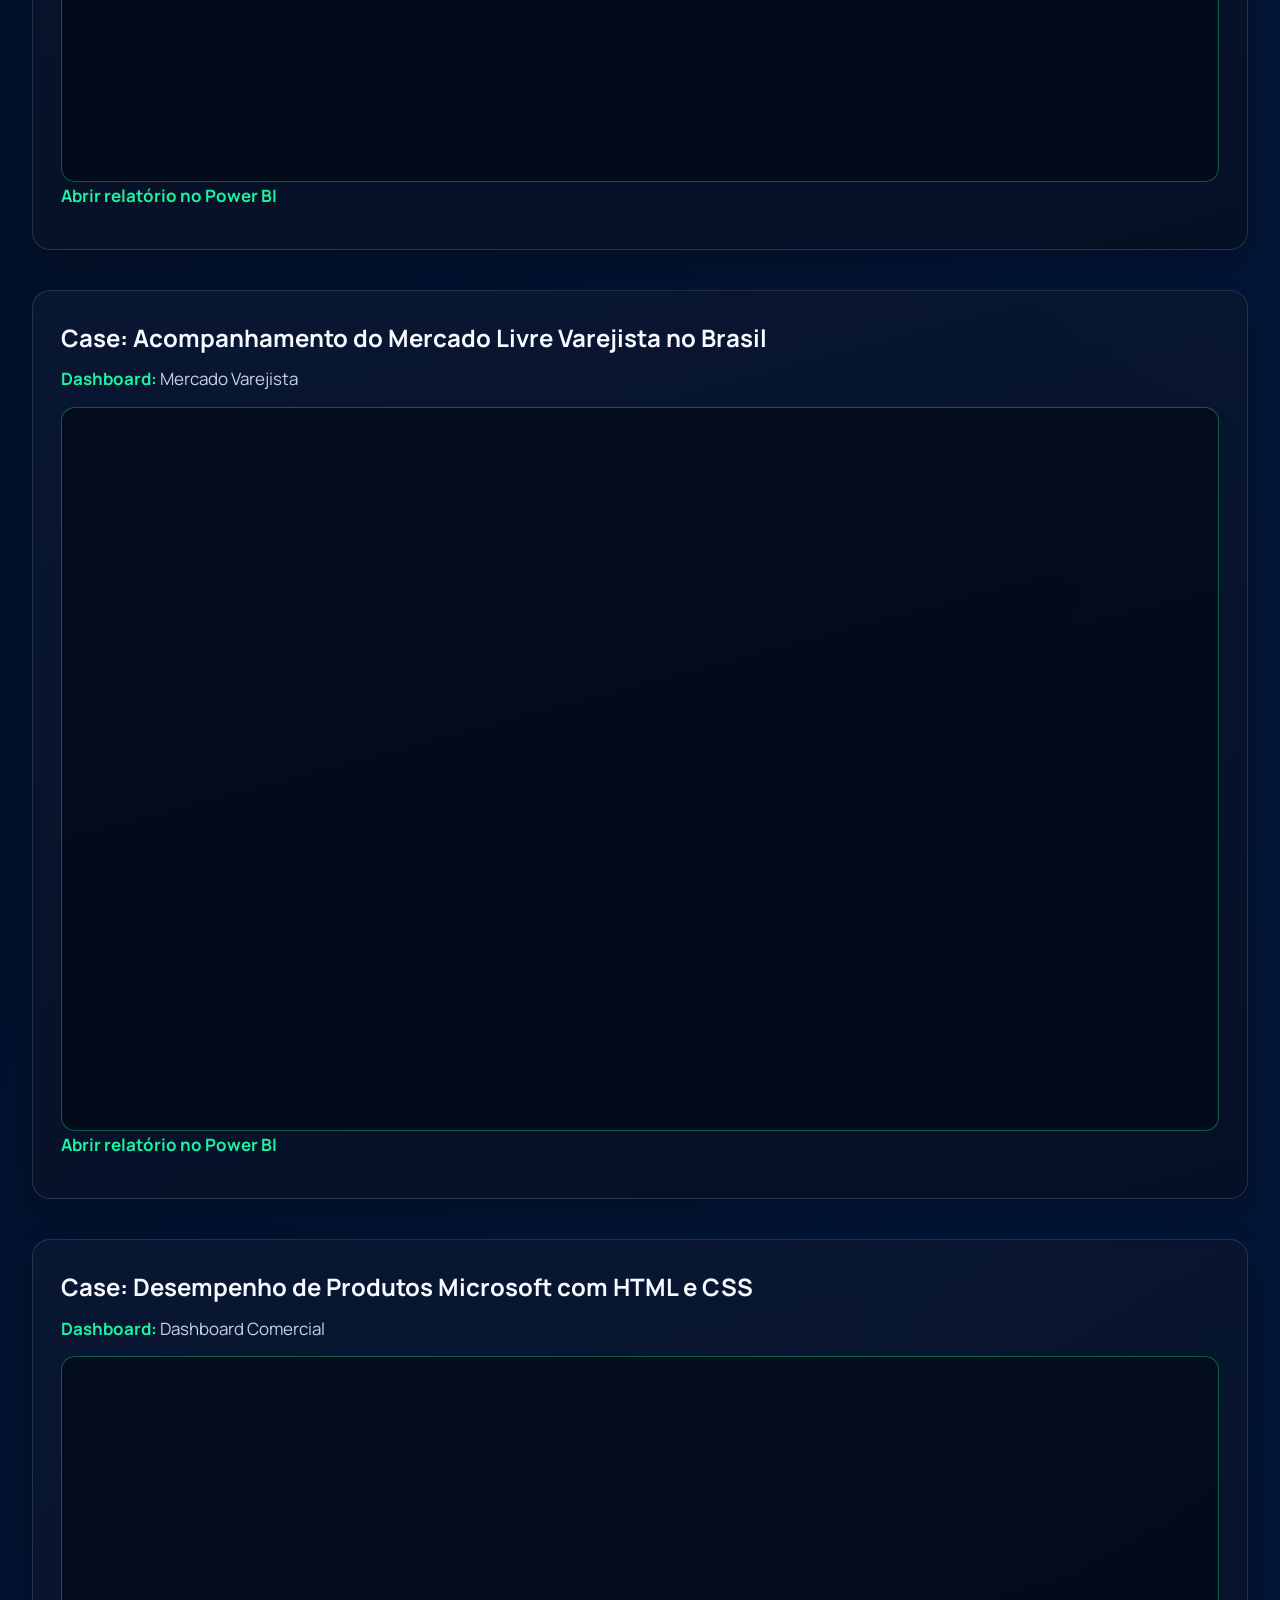
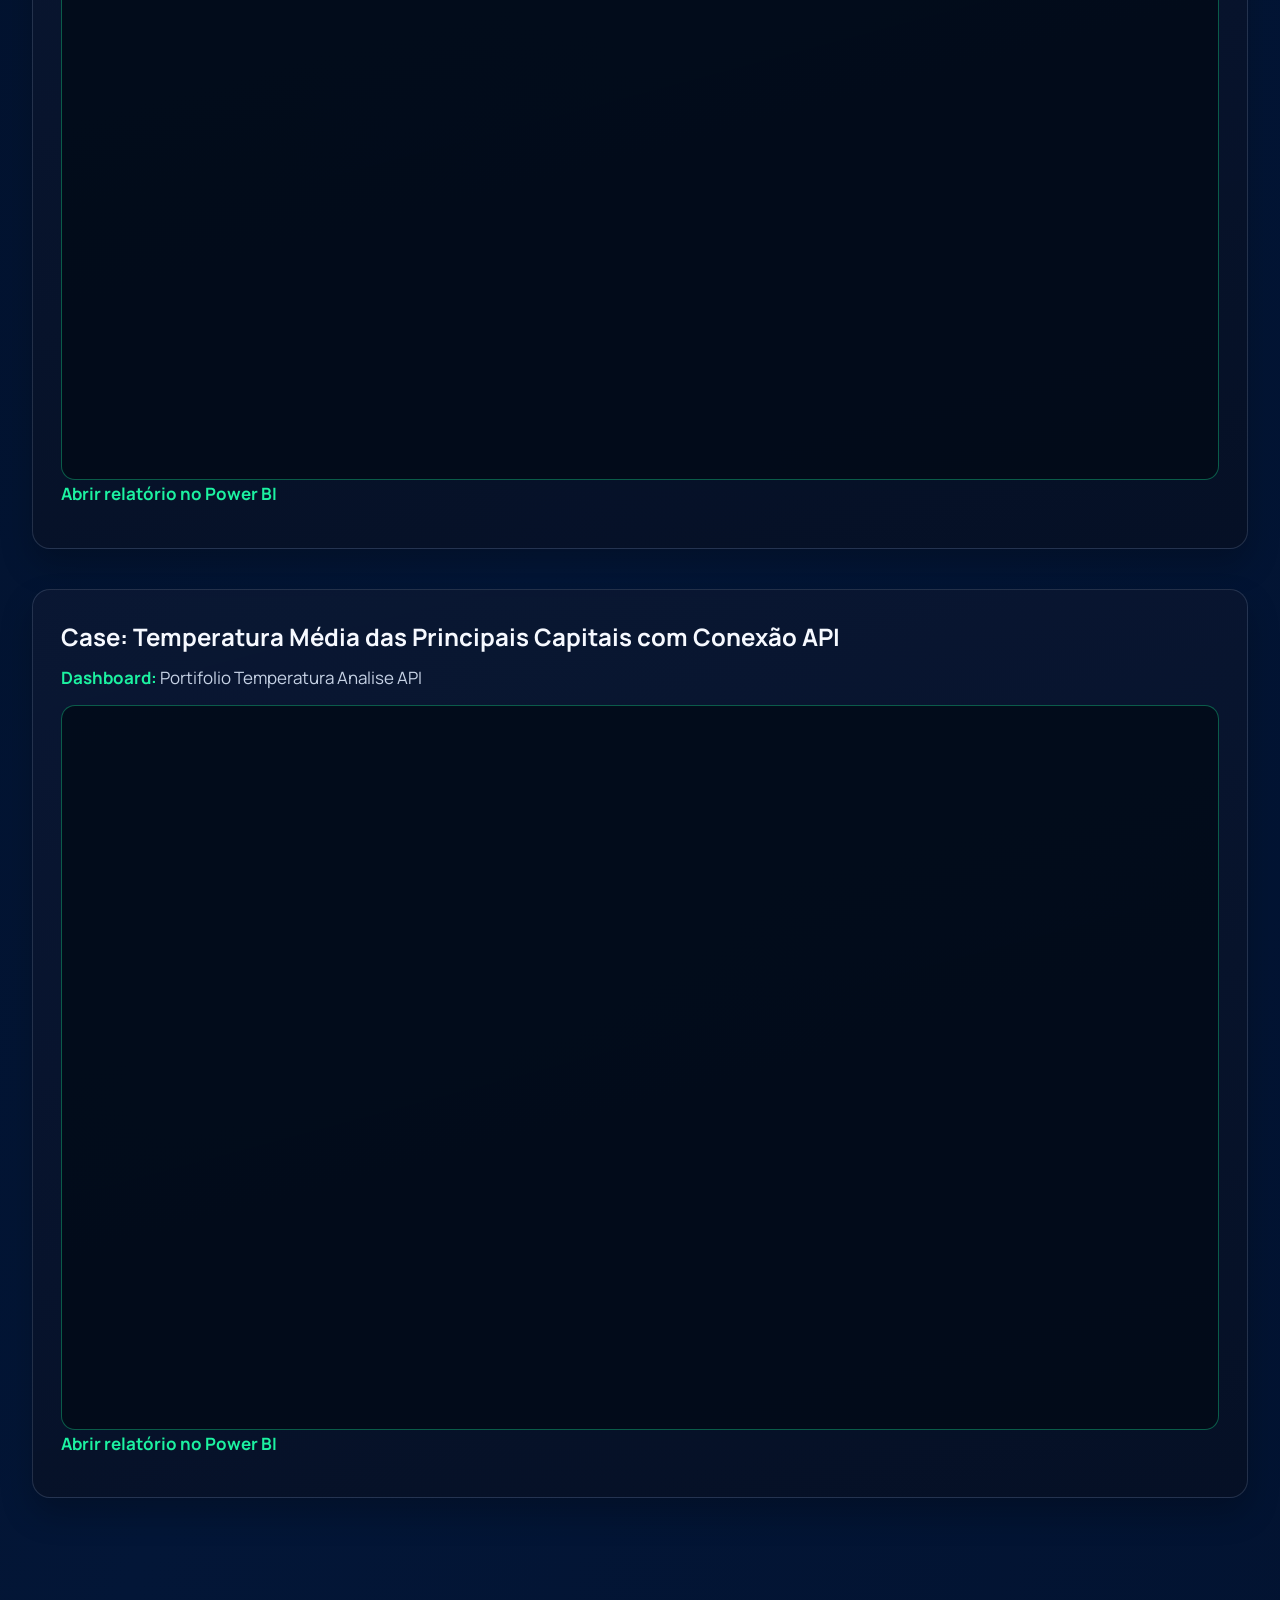
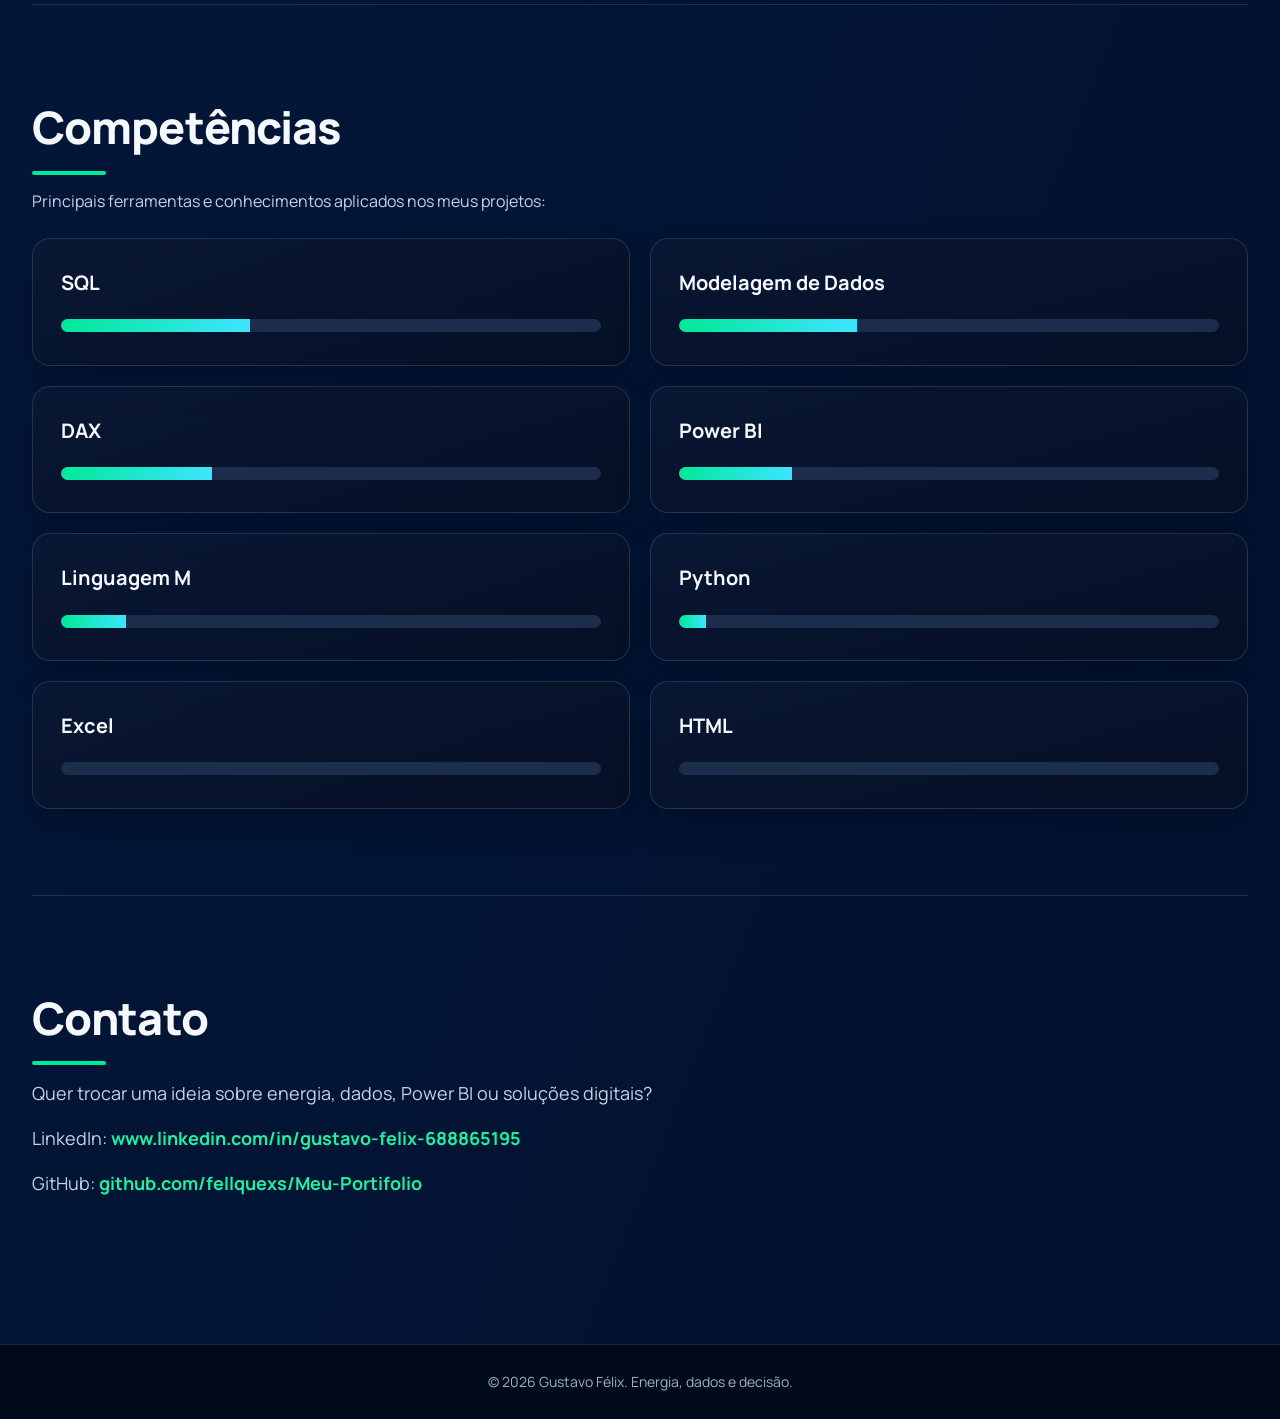
==== commit 3b62bac3: "[Feat] Novo portifólio" ====
--- a/portfolio.html
+++ b/portfolio.html
@@ -288,6 +288,24 @@
             </a>
           </p>
         </article>
+
+        <article>
+          <h3>Case: Temperatura Média das Principais Capitais com Conexão API</h3>
+          <p><strong>Dashboard:</strong> Portifolio Temperatura Analise API</p>
+          <div class="portfolio-frame">
+            <iframe
+              title="Portifolio Temperatura Analise API"
+              src="https://app.powerbi.com/view?r=eyJrIjoiZTUzZjExM2UtZmM1OS00YjY1LWIzM2ItYzE1M2FmNmY4NWUyIiwidCI6ImZlODc4N2JjLWM5MTQtNDY2NS04NTQ3LTI2OGUxNWNiMGQ5YSJ9"
+              loading="lazy"
+              allowfullscreen>
+            </iframe>
+          </div>
+          <p>
+            <a href="https://app.powerbi.com/view?r=eyJrIjoiZTUzZjExM2UtZmM1OS00YjY1LWIzM2ItYzE1M2FmNmY4NWUyIiwidCI6ImZlODc4N2JjLWM5MTQtNDY2NS04NTQ3LTI2OGUxNWNiMGQ5YSJ9" target="_blank" rel="noopener noreferrer">
+              Abrir relatório no Power BI
+            </a>
+          </p>
+        </article>
       </div>
     </section>
 
